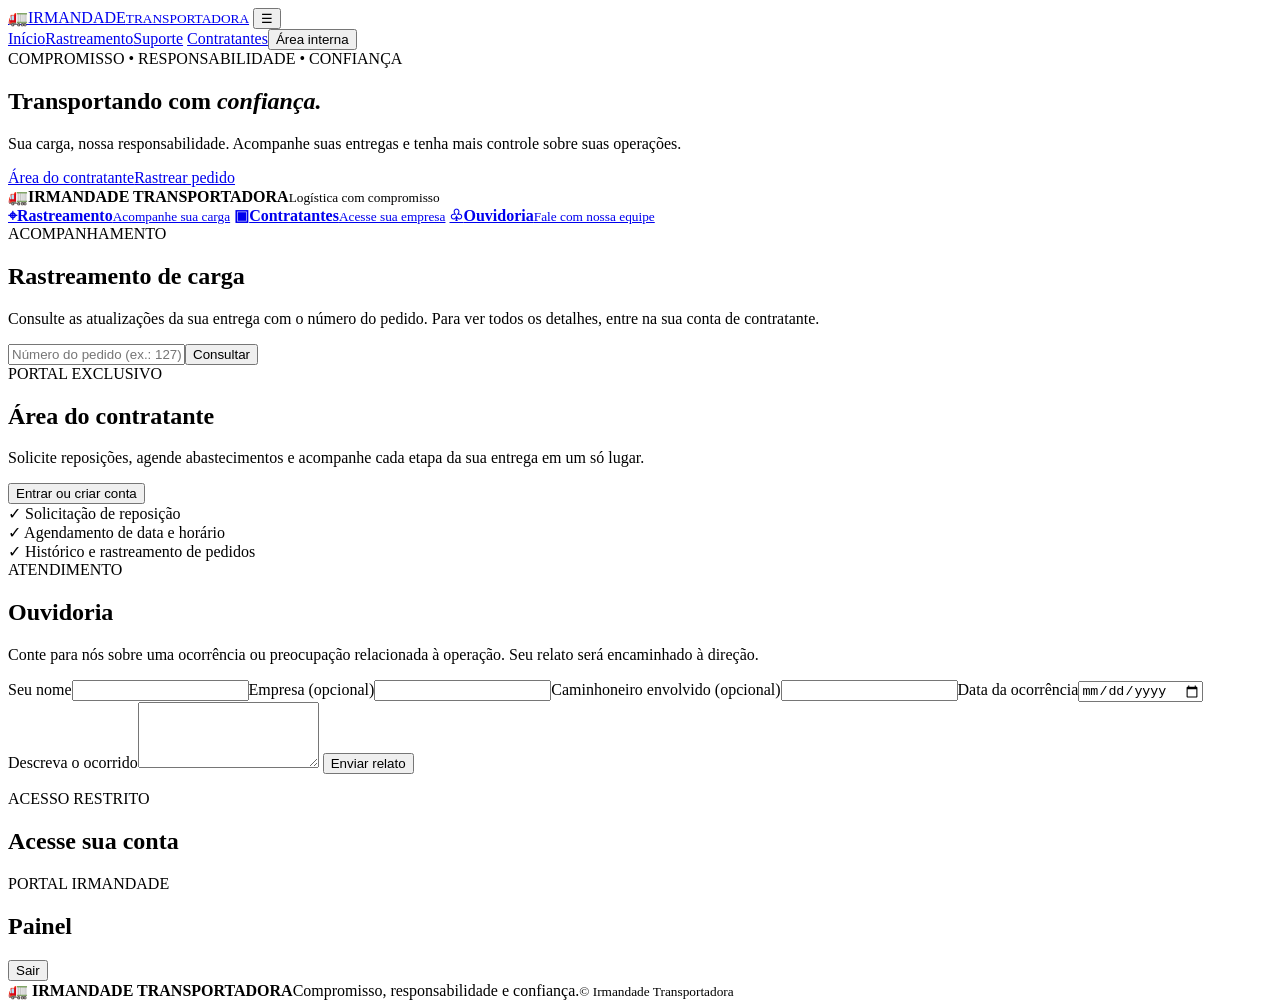
==== public/index.html @ 9f31c5f5 "Update and rename Index.html to index.html" ====
<!doctype html>
<html lang="pt-BR">
<head>
<meta charset="utf-8"><meta name="viewport" content="width=device-width,initial-scale=1">
<meta name="theme-color" content="#12375b"><title>Irmandade Transportadora</title>
<link rel="stylesheet" href="/style.css">
</head>
<body>
<header class="top">
  <a class="brand" href="#"><span class="truck">🚛</span><span>IRMANDADE<small>TRANSPORTADORA</small></span></a>
  <button class="menuBtn" onclick="document.querySelector('nav').classList.toggle('show')">☰</button>
  <nav>
    <a href="#inicio">Início</a><a href="#rastreamento">Rastreamento</a><a href="#ouvidoria">Suporte</a>
    <a href="#contratante">Contratantes</a><button class="navLogin" onclick="openLogin()">Área interna</button>
  </nav>
</header>
<main>
<section id="inicio" class="hero">
  <div class="heroText"><span class="eyebrow">COMPROMISSO • RESPONSABILIDADE • CONFIANÇA</span>
    <h1>Transportando com <em>confiança.</em></h1>
    <p>Sua carga, nossa responsabilidade. Acompanhe suas entregas e tenha mais controle sobre suas operações.</p>
    <div class="actions"><a class="btn primary" href="#contratante">Área do contratante</a><a class="btn ghost" href="#rastreamento">Rastrear pedido</a></div>
  </div>
  <div class="carousel" id="carousel"><div class="slidePlaceholder"><span>🚛</span><b>IRMANDADE TRANSPORTADORA</b><small>Logística com compromisso</small></div><div class="dots"></div></div>
</section>
<section class="quick">
  <a href="#rastreamento"><b>⌖</b><strong>Rastreamento</strong><small>Acompanhe sua carga</small></a>
  <a href="#contratante"><b>▣</b><strong>Contratantes</strong><small>Acesse sua empresa</small></a>
  <a href="#ouvidoria"><b>♧</b><strong>Ouvidoria</strong><small>Fale com nossa equipe</small></a>
</section>
<section id="rastreamento" class="section">
  <div class="sectionHead"><span class="eyebrow">ACOMPANHAMENTO</span><h2>Rastreamento de carga</h2><p>Consulte as atualizações da sua entrega com o número do pedido. Para ver todos os detalhes, entre na sua conta de contratante.</p></div>
  <div class="trackSearch"><input id="trackId" placeholder="Número do pedido (ex.: 127)"><button class="btn primary" onclick="trackPublic()">Consultar</button></div><div id="publicTrack" class="result"></div>
</section>
<section id="contratante" class="section blueSection">
  <div><span class="eyebrow">PORTAL EXCLUSIVO</span><h2>Área do contratante</h2><p>Solicite reposições, agende abastecimentos e acompanhe cada etapa da sua entrega em um só lugar.</p><button class="btn white" onclick="openLogin('contractor')">Entrar ou criar conta</button></div>
  <div class="featureList"><div>✓ Solicitação de reposição</div><div>✓ Agendamento de data e horário</div><div>✓ Histórico e rastreamento de pedidos</div></div>
</section>
<section id="ouvidoria" class="section">
  <div class="sectionHead"><span class="eyebrow">ATENDIMENTO</span><h2>Ouvidoria</h2><p>Conte para nós sobre uma ocorrência ou preocupação relacionada à operação. Seu relato será encaminhado à direção.</p></div>
  <form id="complaintForm" class="formCard">
    <div class="formGrid"><label>Seu nome<input name="sender" required></label><label>Empresa (opcional)<input name="company"></label><label>Caminhoneiro envolvido (opcional)<input name="driver"></label><label>Data da ocorrência<input name="occurrenceDate" type="date"></label></div>
    <label>Descreva o ocorrido<textarea name="description" required rows="4"></textarea></label>
    <button class="btn primary">Enviar relato</button><p class="formMsg" id="complaintMsg"></p>
  </form>
</section>
<section id="authArea" class="section hidden">
  <div class="sectionHead"><span class="eyebrow">ACESSO RESTRITO</span><h2 id="authTitle">Acesse sua conta</h2></div>
  <div class="authCard" id="authCard"></div>
</section>
<section id="dashboard" class="section hidden">
  <div class="dashHead"><div><span class="eyebrow">PORTAL IRMANDADE</span><h2 id="dashTitle">Painel</h2><p id="dashWelcome"></p></div><button class="btn outline" onclick="logout()">Sair</button></div>
  <div id="dashTabs" class="tabs"></div><div id="dashContent"></div>
</section>
</main>
<footer><b>🚛 IRMANDADE TRANSPORTADORA</b><span>Compromisso, responsabilidade e confiança.</span><small>© <span id="year"></span> Irmandade Transportadora</small></footer>
<div id="toast" class="toast"></div>
<script src="/app.js"></script>
</body></html>
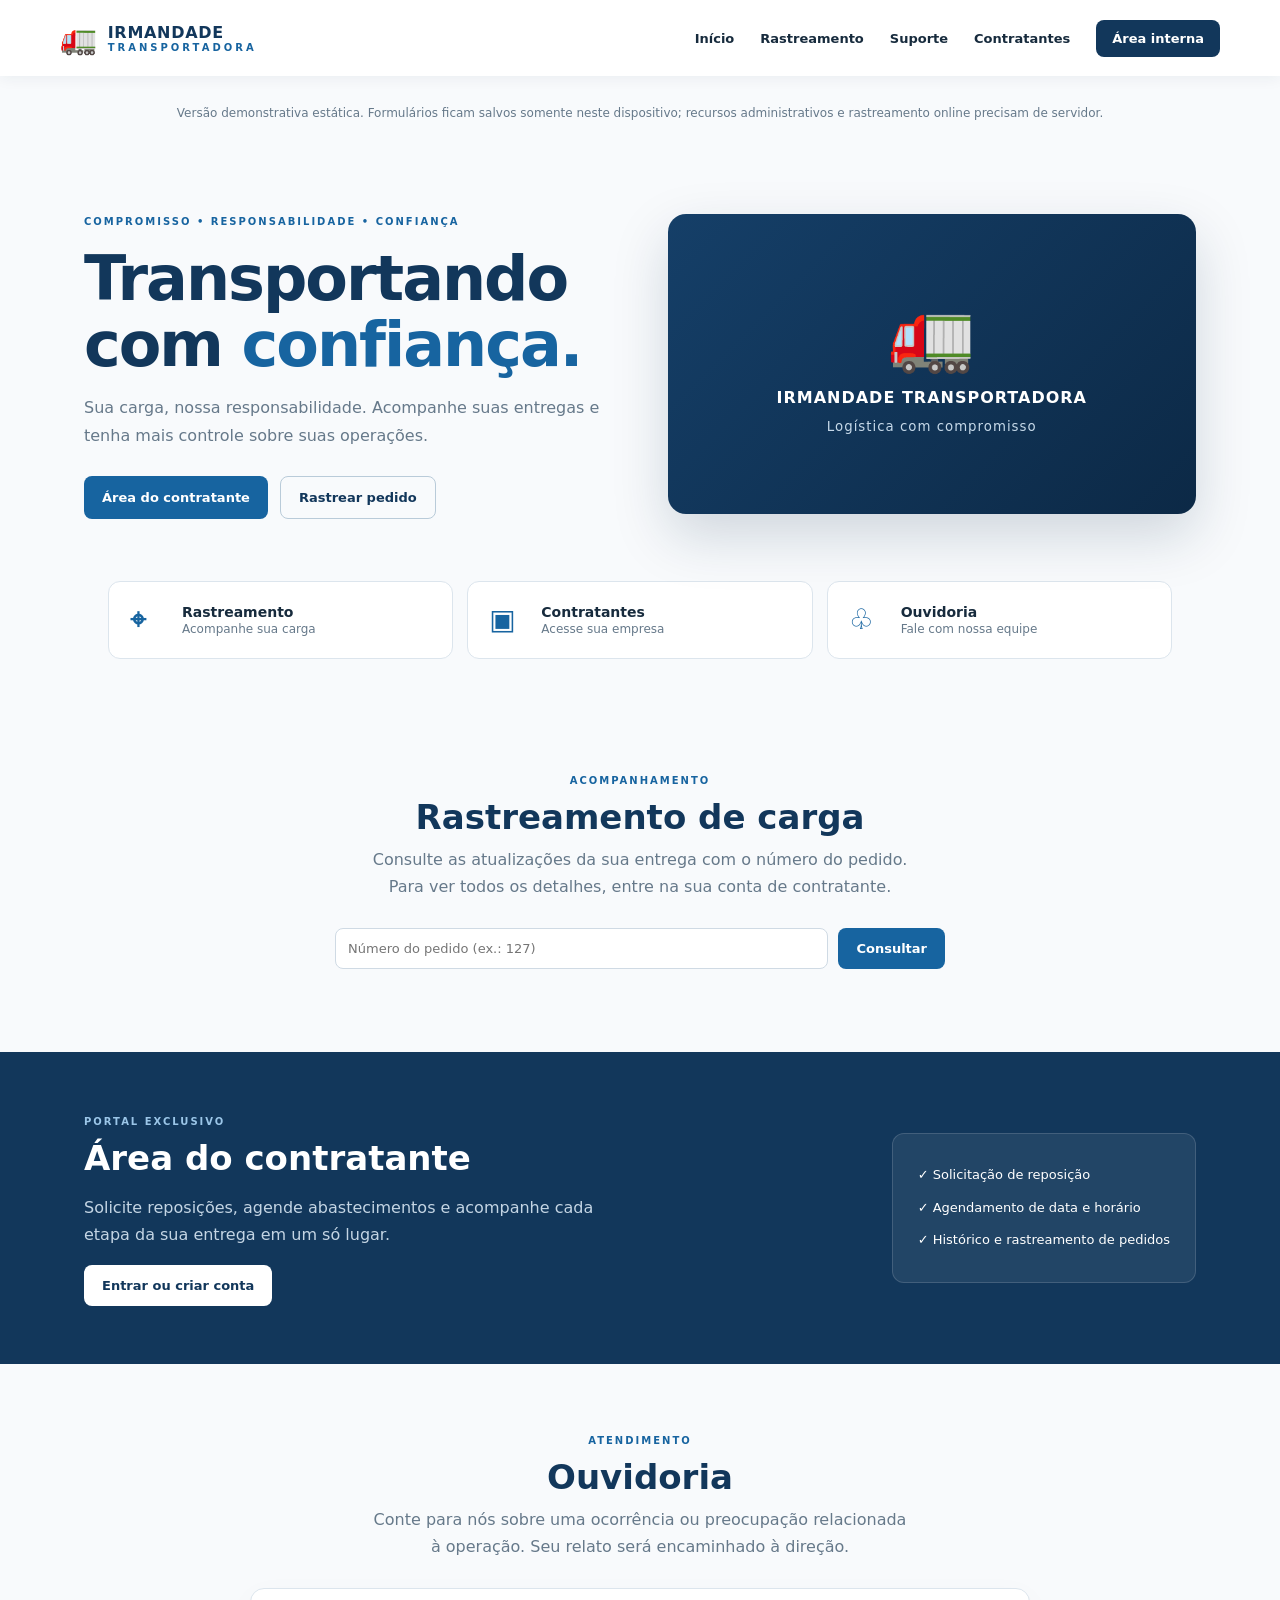
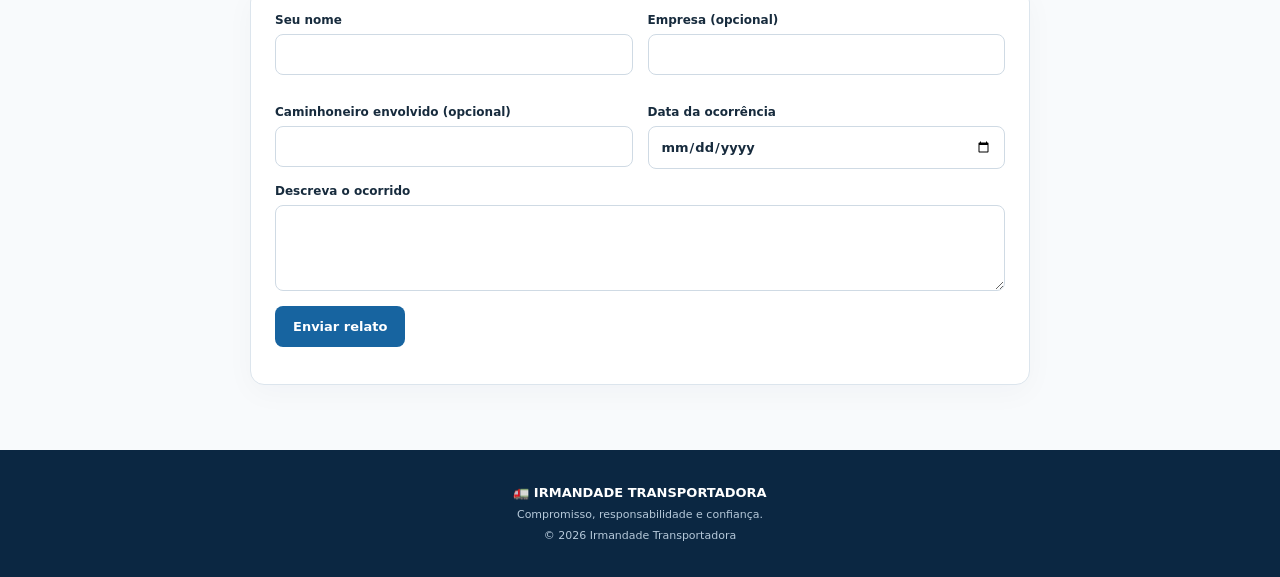
==== commit 9116ae55: "Update index.html" ====
--- a/public/index.html
+++ b/public/index.html
@@ -1,10 +1,9 @@
-
 <!doctype html>
 <html lang="pt-BR">
 <head>
 <meta charset="utf-8"><meta name="viewport" content="width=device-width,initial-scale=1">
 <meta name="theme-color" content="#12375b"><title>Irmandade Transportadora</title>
-<link rel="stylesheet" href="/style.css">
+<link rel="stylesheet" href="style.css">
 </head>
 <body>
 <header class="top">
@@ -16,6 +15,7 @@
   </nav>
 </header>
 <main>
+<div class="section" style="padding-top:18px;padding-bottom:0"><p class="muted" style="text-align:center">Versão demonstrativa estática. Formulários ficam salvos somente neste dispositivo; recursos administrativos e rastreamento online precisam de servidor.</p></div>
 <section id="inicio" class="hero">
   <div class="heroText"><span class="eyebrow">COMPROMISSO • RESPONSABILIDADE • CONFIANÇA</span>
     <h1>Transportando com <em>confiança.</em></h1>
@@ -56,5 +56,5 @@
 </main>
 <footer><b>🚛 IRMANDADE TRANSPORTADORA</b><span>Compromisso, responsabilidade e confiança.</span><small>© <span id="year"></span> Irmandade Transportadora</small></footer>
 <div id="toast" class="toast"></div>
-<script src="/app.js"></script>
+<script src="app.js"></script>
 </body></html>
--- a/public/style.css
+++ b/public/style.css
@@ -0,0 +1,2 @@
+:root{--navy:#12375b;--blue:#1764a0;--light:#eaf2f9;--ink:#172b3d;--muted:#66798a;--line:#dce5ed;--white:#fff}*{box-sizing:border-box}html{scroll-behavior:smooth}body{margin:0;font-family:Inter,ui-sans-serif,system-ui,-apple-system,Segoe UI,sans-serif;color:var(--ink);background:#f8fafc}a{color:inherit;text-decoration:none}.top{height:76px;background:#fff;display:flex;align-items:center;justify-content:space-between;padding:0 max(calc((100% - 1160px)/2),24px);box-shadow:0 2px 14px #102b4510;position:sticky;top:0;z-index:10}.brand{display:flex;align-items:center;gap:10px;color:var(--navy);font-weight:900;letter-spacing:.7px}.brand .truck{font-size:30px}.brand small{display:block;font-size:10px;letter-spacing:3px;color:var(--blue)}nav{display:flex;align-items:center;gap:26px;font-size:13px;font-weight:650}nav a:hover{color:var(--blue)}button{font:inherit;cursor:pointer}.navLogin{background:var(--navy);border:0;color:white;border-radius:8px;padding:11px 16px}.menuBtn{display:none}.hero{max-width:1160px;margin:auto;padding:78px 24px 62px;display:grid;grid-template-columns:1fr 1fr;gap:55px;align-items:center}.eyebrow{font-size:10px;letter-spacing:2px;color:var(--blue);font-weight:850}.hero h1{font-size:clamp(38px,5vw,62px);line-height:1.06;margin:17px 0;color:var(--navy);letter-spacing:-2px}.hero h1 em{font-style:normal;color:var(--blue)}.hero p,.sectionHead p,.blueSection p{color:var(--muted);line-height:1.7;max-width:540px}.actions{display:flex;gap:12px;margin-top:27px;flex-wrap:wrap}.btn{display:inline-flex;align-items:center;justify-content:center;border:0;border-radius:8px;padding:13px 18px;font-weight:750;font-size:13px}.primary{background:var(--blue);color:white}.ghost,.outline{border:1px solid #b9cbd9;color:var(--navy);background:transparent}.white{background:#fff;color:var(--navy)}.carousel{height:300px;background:linear-gradient(135deg,#153f68,#0c2946);border-radius:18px;overflow:hidden;position:relative;display:flex;align-items:center;justify-content:center;color:#fff;box-shadow:0 22px 55px #0c29462b}.slidePlaceholder{display:flex;flex-direction:column;align-items:center;gap:12px;letter-spacing:1px}.slidePlaceholder span{font-size:70px}.slidePlaceholder small{color:#c6d9e9}.carousel img{width:100%;height:100%;object-fit:cover}.dots{position:absolute;bottom:14px;display:flex;gap:7px}.dots i{width:7px;height:7px;border-radius:50%;background:#ffffff70}.dots i.active{background:white}.quick{max-width:1112px;margin:0 auto 45px;padding:0 24px;display:grid;grid-template-columns:repeat(3,1fr);gap:14px}.quick a{background:#fff;border:1px solid var(--line);border-radius:12px;padding:21px;display:grid;grid-template-columns:42px 1fr;column-gap:10px;align-items:center}.quick b{grid-row:span 2;color:var(--blue);font-size:28px}.quick strong{font-size:14px}.quick small{color:var(--muted);font-size:12px}.section{padding:65px 24px;max-width:1160px;margin:auto}.sectionHead{text-align:center;margin-bottom:28px}.sectionHead h2,.blueSection h2,.dashHead h2{font-size:34px;color:var(--navy);margin:9px 0}.sectionHead p{margin:0 auto}.trackSearch{max-width:610px;margin:auto;display:flex;gap:10px}.trackSearch input{flex:1}.result{max-width:610px;margin:18px auto}.blueSection{max-width:none;background:var(--navy);color:white;padding:58px max(calc((100% - 1112px)/2),24px);display:flex;justify-content:space-between;gap:40px;align-items:center}.blueSection h2{color:white}.blueSection p{color:#c4d5e4}.blueSection .eyebrow{color:#9bc6e8}.featureList{background:#ffffff12;border:1px solid #ffffff25;padding:25px;border-radius:12px;min-width:280px;line-height:2.5;font-size:13px}.formCard,.authCard{background:#fff;border:1px solid var(--line);border-radius:14px;padding:24px;max-width:780px;margin:auto;box-shadow:0 8px 30px #102b4508}.formGrid{display:grid;grid-template-columns:1fr 1fr;gap:15px}label{display:flex;flex-direction:column;gap:7px;font-size:12px;font-weight:750;margin-bottom:15px}input,textarea,select{font:inherit;font-size:13px;border:1px solid #cfdae4;border-radius:8px;padding:12px;background:white;color:var(--ink);width:100%}textarea{resize:vertical}.formMsg{font-size:13px;color:var(--blue)}.hidden{display:none!important}.dashHead{display:flex;justify-content:space-between;align-items:center}.dashHead p{color:var(--muted);font-size:13px}.tabs{display:flex;gap:8px;overflow:auto;padding:16px 0}.tabs button{white-space:nowrap;border:1px solid var(--line);background:white;border-radius:8px;padding:10px 13px;color:var(--navy);font-size:12px;font-weight:700}.tabs button.active{background:var(--navy);color:#fff}.panel{background:#fff;border:1px solid var(--line);border-radius:13px;padding:20px;margin:8px 0 15px}.panel h3{margin:0 0 15px;color:var(--navy)}.cards{display:grid;grid-template-columns:repeat(auto-fit,minmax(180px,1fr));gap:12px}.stat{padding:18px;background:#edf4fa;border-radius:10px}.stat b{font-size:24px;color:var(--navy);display:block}.stat small{color:var(--muted)}.item{border:1px solid var(--line);border-radius:10px;padding:14px;margin:10px 0}.itemHead{display:flex;justify-content:space-between;gap:12px;flex-wrap:wrap}.muted{color:var(--muted);font-size:12px}.row{display:flex;gap:10px;align-items:center;flex-wrap:wrap}.row>*{flex:1}.tiny{font-size:11px}.danger{background:#fff0f0;color:#a52d37}.success{background:#eaf7ef;color:#20633b}.badge{display:inline-block;padding:5px 8px;border-radius:20px;background:#eaf2f9;color:var(--blue);font-size:10px;font-weight:800}.trackSteps{display:flex;justify-content:space-between;gap:5px;margin:18px 0}.trackSteps div{flex:1;text-align:center;font-size:10px;color:var(--muted);border-top:4px solid var(--line);padding-top:8px}.trackSteps .done{border-color:var(--blue);color:var(--navy);font-weight:800}.toast{position:fixed;bottom:20px;left:50%;transform:translateX(-50%);background:#102b45;color:#fff;padding:12px 18px;border-radius:9px;display:none;z-index:30;max-width:90%;font-size:13px}footer{background:#0b2742;color:white;padding:35px 24px;display:flex;flex-direction:column;align-items:center;gap:8px;font-size:13px}footer span,footer small{color:#b5c8d9;font-size:11px}@media(max-width:760px){.top{height:66px;padding:0 18px}.menuBtn{display:block;border:0;background:none;color:var(--navy);font-size:24px}nav{display:none;position:absolute;top:66px;left:0;right:0;background:white;padding:20px;flex-direction:column;align-items:stretch;box-shadow:0 10px 20px #0001}nav.show{display:flex}.hero{grid-template-columns:1fr;padding-top:48px;gap:30px}.carousel{height:220px}.quick{grid-template-columns:1fr}.blueSection{display:block}.featureList{margin-top:25px}.formGrid{grid-template-columns:1fr}.trackSearch{flex-direction:column}.section{padding-top:48px;padding-bottom:48px}.sectionHead h2,.blueSection h2,.dashHead h2{font-size:28px}.dashHead{align-items:flex-start}.trackSteps{font-size:9px}}
+                                                                                                                                                                                                                                                                                                                                                                                                                                                                                                                                                                                                                                                                                                                                                                                                                                                                                                                                                                                                                                                                                                                                                                                                                                                                                                                                                                                                                                                                                                                                                                                                                                                                                                                                                                                                                                                                                                                                                                                                                                                                                                                                                                                                                                                                                                                                                                                                                                                                                                                                                                                                                                                                                                                                                                                                                                                                                                                                                                                                                                                                                                                                                                                                                                                                                                                                                                                                                                                                                                                                                                                                                                                                                                                                                                                                                                                                                                                                                                                                                                                                                                                                                                                                                                                                                                                              
